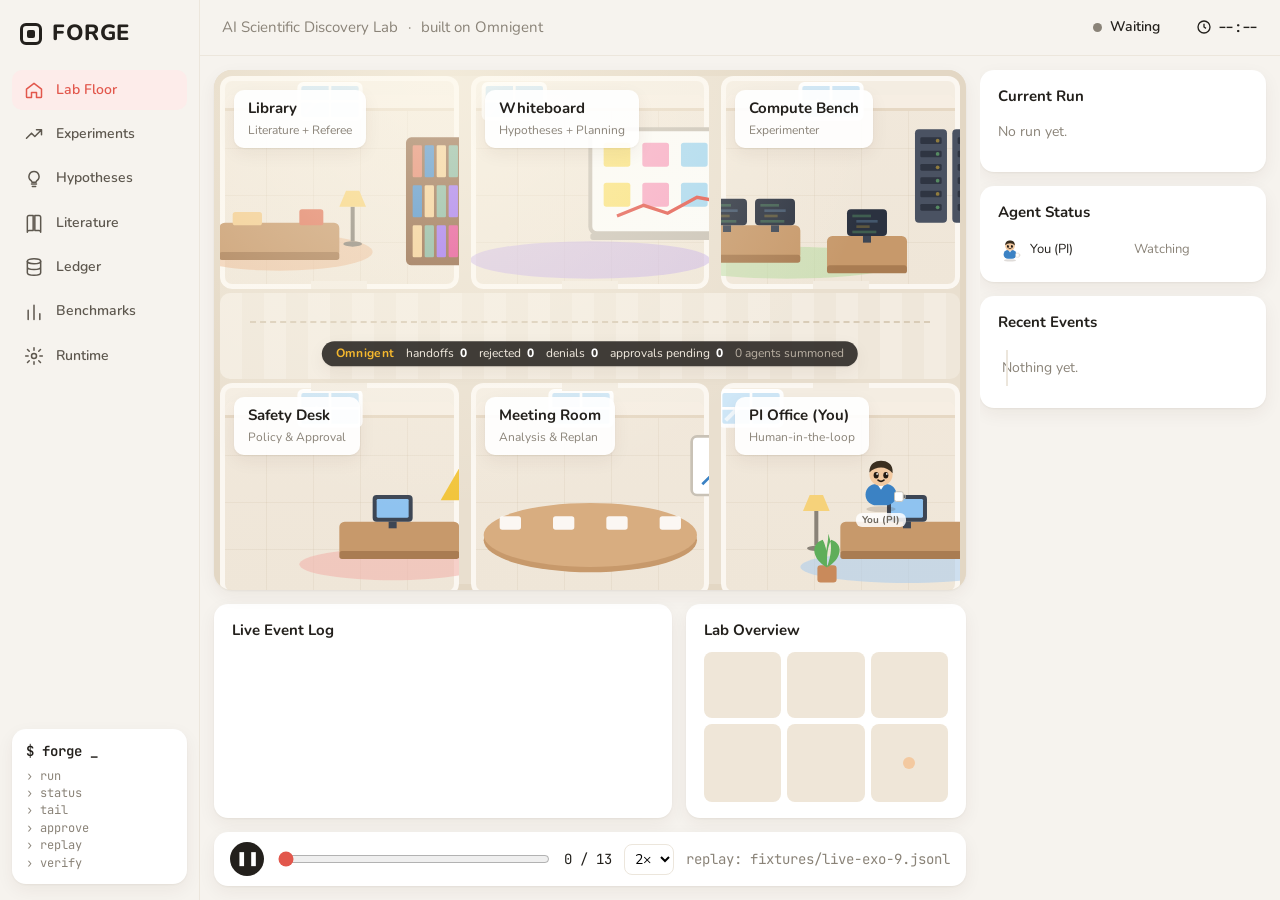
==== ui/lab.html @ 9af35810 "Landing page for FORGE (Dots-inspired), lab moved to lab.html - ui/index.html: landing for people wh" ====
<!doctype html>
<html lang="en">
<head>
<meta charset="utf-8">
<meta name="viewport" content="width=device-width, initial-scale=1">
<title>FORGE Lab</title>
<link rel="preconnect" href="https://fonts.googleapis.com">
<link href="https://fonts.googleapis.com/css2?family=Nunito:wght@400;600;700;800&family=JetBrains+Mono:wght@400;500&display=swap" rel="stylesheet">
<link rel="stylesheet" href="style.css">
</head>
<body>
<div class="app">
  <aside class="nav">
    <div class="logo"><span class="logo-mark"></span>FORGE</div>
    <nav id="nav">
      <button data-view="floor" class="active"><svg viewBox="0 0 24 24"><path d="M3 11l9-7 9 7v9a1 1 0 0 1-1 1h-5v-6H9v6H4a1 1 0 0 1-1-1z"/></svg>Lab Floor</button>
      <button data-view="experiments"><svg viewBox="0 0 24 24"><path d="M3 17l6-6 4 4 8-8M15 7h6v6"/></svg>Experiments</button>
      <button data-view="hypotheses"><svg viewBox="0 0 24 24"><path d="M9 18h6M10 21h4M12 3a6 6 0 0 0-3.5 10.9c.6.5 1 1.2 1 2.1h5c0-.9.4-1.6 1-2.1A6 6 0 0 0 12 3z"/></svg>Hypotheses</button>
      <button data-view="literature"><svg viewBox="0 0 24 24"><path d="M4 5a2 2 0 0 1 2-2h5v18H6a2 2 0 0 0-2 2zM20 5a2 2 0 0 0-2-2h-5v18h5a2 2 0 0 1 2 2z"/></svg>Literature</button>
      <button data-view="ledger"><svg viewBox="0 0 24 24"><ellipse cx="12" cy="5" rx="8" ry="3"/><path d="M4 5v14c0 1.7 3.6 3 8 3s8-1.3 8-3V5M4 12c0 1.7 3.6 3 8 3s8-1.3 8-3"/></svg>Ledger</button>
      <button data-view="benchmarks"><svg viewBox="0 0 24 24"><path d="M5 21V10M12 21V4M19 21v-7"/></svg>Benchmarks</button>
      <button data-view="runtime"><svg viewBox="0 0 24 24"><circle cx="12" cy="12" r="3"/><path d="M12 2v3M12 19v3M4.2 4.2l2.1 2.1M17.7 17.7l2.1 2.1M2 12h3M19 12h3M4.2 19.8l2.1-2.1M17.7 6.3l2.1-2.1"/></svg>Runtime</button>
    </nav>
    <div class="cli">
      <div class="cli-head">$ forge <span class="caret">_</span></div>
      <ul><li>run</li><li>status</li><li>tail</li><li>approve</li><li>replay</li><li>verify</li></ul>
    </div>
  </aside>

  <header class="top">
    <div class="subtitle">AI Scientific Discovery Lab <span class="sep">·</span> built on Omnigent</div>
    <div class="top-right">
      <span id="demo-badge" class="badge demo" hidden>DEMO DATA · question not locked</span>
      <span id="replay-badge" class="badge info" hidden></span>
      <span class="status"><span id="status-dot" class="dot"></span><span id="status-text">Loading</span></span>
      <span id="context" class="muted"></span>
      <span class="clock"><svg viewBox="0 0 24 24"><circle cx="12" cy="12" r="9"/><path d="M12 7v5l3 2"/></svg><span id="clock">--:--</span></span>
    </div>
  </header>

  <main class="main">
    <div id="approval-banner" class="approval-banner" role="alert" hidden></div>
    <section id="view-floor" class="view active">
      <div class="floor" id="floor">
        <div class="room" style="--x:0;--y:0" data-room="library"><div class="room-label"><b>Library</b><span>Literature + Referee</span></div><div class="props props-library"></div></div>
        <div class="room" style="--x:1;--y:0" data-room="whiteboard"><div class="room-label"><b>Whiteboard</b><span>Hypotheses + Planning</span></div><div class="props props-whiteboard"></div></div>
        <div class="room" style="--x:2;--y:0" data-room="compute"><div class="room-label"><b>Compute Bench</b><span>Experimenter</span></div><div class="props props-compute"></div></div>
        <div class="corridor"></div>
        <div class="room" style="--x:0;--y:1" data-room="safety"><div class="room-label"><b>Safety Desk</b><span>Policy &amp; Approval</span></div><div class="props props-safety"></div></div>
        <div class="room" style="--x:1;--y:1" data-room="meeting"><div class="room-label"><b>Meeting Room</b><span>Analysis &amp; Replan</span></div><div class="props props-meeting"></div></div>
        <div class="room" style="--x:2;--y:1" data-room="pi"><div class="room-label"><b>PI Office (You)</b><span>Human-in-the-loop</span></div><div class="props props-pi"></div></div>
        <div id="mascots"></div>
        <div id="packets"></div>
        <div id="alerts"></div>
        <div id="hud" class="hud" aria-live="polite"></div>
        <div id="agent-card" class="agent-card" hidden></div>
      </div>
      <div class="bottom">
        <div class="card log-card"><h3>Live Event Log</h3><div id="log" class="log"></div></div>
        <div class="card"><h3>Lab Overview</h3><div id="minimap" class="minimap"></div></div>
      </div>
    </section>
    <section id="view-experiments" class="view"><div class="card page"><h2>Experiment candidates (Planner)</h2><div id="exp"></div></div></section>
    <section id="view-hypotheses" class="view"><div class="card page"><h2>Hypotheses</h2><div id="hyp"></div></div></section>
    <section id="view-literature" class="view"><div class="card page"><h2>Literature evidence</h2><div id="lit"></div></div></section>
    <section id="view-ledger" class="view"><div class="card page"><h2>Ledger</h2><div id="led"></div></div></section>
    <section id="view-benchmarks" class="view"><div class="card page"><h2>Benchmarks</h2><div id="bench"></div></div></section>
    <section id="view-runtime" class="view"><div class="card page"><h2>Runtime: Omnigent</h2><div id="rt"></div></div></section>

    <div id="caption" class="caption" hidden></div>
    <div class="replay card">
      <button id="play" aria-label="Play or pause">▶</button>
      <input id="scrub" type="range" min="0" max="0" value="0" aria-label="Replay position">
      <span id="pos" class="mono">0 / 0</span>
      <select id="speed" aria-label="Replay speed"><option value="1">1×</option><option value="2" selected>2×</option><option value="4">4×</option></select>
      <span id="source" class="muted mono"></span>
    </div>
  </main>

  <aside class="side">
    <div class="card"><h3>Current Run</h3><div id="run"></div></div>
    <div class="card"><h3>Agent Status</h3><div id="agents"></div></div>
    <div class="card"><h3>Recent Events</h3><div id="recent" class="timeline"></div></div>
  </aside>
</div>
<script type="module" src="app.js"></script>
</body>
</html>
---- ui/style.css ----
:root {
  --bg: #f6f3ee;
  --panel: #ffffff;
  --ink: #23201c;
  --muted: #8a8378;
  --line: #ece6dc;
  --accent: #e2574c;
  --accent-soft: #fdecea;
  --ok: #2fae66;
  --ok-soft: #e4f6ec;
  --warn: #e0a323;
  --warn-soft: #fdf3dc;
  --bad: #d93b3b;
  --bad-soft: #fde8e8;
  --info: #3b82c4;
  --floor: #efe6d8;
  --wall: #e3d7c4;
  --radius: 14px;
  --shadow: 0 1px 2px rgba(60, 40, 20, .05), 0 6px 18px rgba(60, 40, 20, .06);
  --sans: "Nunito", system-ui, sans-serif;
  --mono: "JetBrains Mono", ui-monospace, monospace;
}
* { box-sizing: border-box; }
html, body { margin: 0; height: 100%; }
body { background: var(--bg); color: var(--ink); font: 14px/1.45 var(--sans); }
button, select, input { font: inherit; }
.mono { font-family: var(--mono); }
.muted { color: var(--muted); }
h2 { margin: 0 0 14px; font-size: 18px; }
h3 { margin: 0 0 10px; font-size: 15px; font-weight: 700; }

.app {
  display: grid; height: 100vh;
  grid-template-columns: 200px minmax(0, 1fr) 300px;
  grid-template-rows: 56px minmax(0, 1fr);
  grid-template-areas: "nav top top" "nav main side";
}
.nav { grid-area: nav; display: flex; flex-direction: column; padding: 16px 12px; gap: 18px; border-right: 1px solid var(--line); }
.logo { display: flex; align-items: center; gap: 10px; font-weight: 800; font-size: 22px; letter-spacing: .5px; padding: 2px 8px; }
.logo-mark { width: 22px; height: 22px; border: 3px solid var(--ink); border-radius: 6px; position: relative; }
.logo-mark::after { content: ""; position: absolute; inset: 4px; background: var(--ink); border-radius: 2px; }
#nav { display: flex; flex-direction: column; gap: 4px; }
#nav button { display: flex; align-items: center; gap: 12px; padding: 10px 12px; border: 0; background: none; border-radius: 10px; color: #5d574e; cursor: pointer; text-align: left; font-weight: 600; }
#nav button svg { flex-shrink: 0; width: 20px; height: 20px; fill: none; stroke: currentColor; stroke-width: 1.8; stroke-linecap: round; stroke-linejoin: round; }
#nav button:hover { background: #efe9df; }
#nav button.active { background: var(--accent-soft); color: var(--accent); }
#nav button:focus-visible, .replay button:focus-visible { outline: 2px solid var(--accent); outline-offset: 2px; }
.cli { margin-top: auto; background: var(--panel); border-radius: var(--radius); padding: 12px 14px; box-shadow: var(--shadow); font-family: var(--mono); font-size: 12px; }
.cli-head { font-weight: 600; font-size: 14px; margin-bottom: 6px; }
.cli ul { margin: 0; padding: 0; list-style: none; color: var(--muted); }
.cli li::before { content: "› "; }
.caret { animation: blink 1s steps(2) infinite; }
@keyframes blink { 50% { opacity: 0; } }

.top { grid-area: top; display: flex; align-items: center; justify-content: space-between; padding: 0 22px; border-bottom: 1px solid var(--line); }
.subtitle { color: var(--muted); font-size: 15px; }
.subtitle .sep { margin: 0 6px; }
.top-right { display: flex; align-items: center; gap: 18px; font-weight: 600; }
.status { display: flex; align-items: center; gap: 8px; }
.dot { width: 9px; height: 9px; border-radius: 50%; background: var(--muted); }
.dot.running { background: var(--ok); box-shadow: 0 0 0 4px var(--ok-soft); }
.dot.done { background: var(--info); }
.clock { display: flex; align-items: center; gap: 6px; font-family: var(--mono); font-weight: 500; }
.clock svg { width: 16px; height: 16px; fill: none; stroke: currentColor; stroke-width: 2; }
.badge { display: inline-block; padding: 2px 9px; border-radius: 999px; font-size: 12px; font-weight: 700; }
.badge.demo { background: var(--warn-soft); color: #9a6a08; }
.badge.ok { background: var(--ok-soft); color: #1d7d47; }
.badge.bad { background: var(--bad-soft); color: var(--bad); }
.badge.info { background: #e6f0fa; color: var(--info); }
.badge.warn { background: var(--warn-soft); color: #9a6a08; }
.badge.grey { background: #f0ece5; color: #6b655b; }

.main { grid-area: main; display: flex; flex-direction: column; gap: 14px; padding: 14px; min-height: 0; overflow: auto; }
.view { display: none; flex-direction: column; gap: 14px; min-height: 0; }
.view.active { display: flex; flex: 1; }
.card { background: var(--panel); border-radius: var(--radius); box-shadow: var(--shadow); padding: 16px 18px; }
.page { overflow: auto; }

/* ---- lab floor ---- */
.floor {
  position: relative; flex: 1; min-height: 430px; border-radius: 18px; overflow: hidden;
  background: #e9dfcf; box-shadow: inset 0 0 0 6px var(--wall), var(--shadow);
}
.room {
  position: absolute; width: calc(33.333% - 12px); height: 41%;
  left: calc(var(--x) * 33.333% + 6px); top: calc(var(--y) * 59% + 6px);
  border-radius: 12px; overflow: hidden;
  background:
    repeating-linear-gradient(90deg, transparent 0 46px, rgba(150, 120, 80, .08) 46px 47px),
    repeating-linear-gradient(0deg, transparent 0 46px, rgba(150, 120, 80, .08) 46px 47px),
    var(--floor);
  box-shadow: inset 0 0 0 5px #fbf7f1, inset 0 14px 0 5px #f4ede2;
}
.corridor {
  position: absolute; left: 6px; right: 6px; top: calc(41% + 10px); height: calc(18% - 8px); border-radius: 10px;
  background: repeating-linear-gradient(90deg, #f3ece1 0 22px, #efe7da 22px 44px);
}
.corridor::after { content: ""; position: absolute; left: 4%; right: 4%; top: 32%; border-top: 2px dashed #d9ccb7; }
.room-label { position: absolute; top: 14px; left: 14px; z-index: 2; background: rgba(255, 255, 255, .92); padding: 8px 14px; border-radius: 10px; box-shadow: var(--shadow); }
.room-label b { display: block; font-size: 15px; }
.room-label span { color: var(--muted); font-size: 12px; }
.props { position: absolute; inset: 0; pointer-events: none; }
.props svg { position: absolute; }

#mascots, #alerts { position: absolute; inset: 0; pointer-events: none; }
.mascot { position: absolute; width: 52px; height: 52px; transform: translate(-50%, -50%); transition: left 1.1s cubic-bezier(.4, .1, .2, 1), top 1.1s cubic-bezier(.4, .1, .2, 1); z-index: 3; }
.mascot svg { width: 100%; height: 100%; overflow: visible; animation: bob 2.4s ease-in-out infinite; }
.mascot.active svg { animation: hop .6s ease-in-out infinite; }
.mascot .tag { position: absolute; top: 54px; left: 50%; transform: translateX(-50%); font-size: 10px; font-weight: 700; color: #6b655b; background: rgba(255, 255, 255, .85); padding: 0 6px; border-radius: 6px; white-space: nowrap; }
@keyframes bob { 50% { transform: translateY(-3px); } }
@keyframes hop { 50% { transform: translateY(-7px); } }
.bubble { position: absolute; transform: translate(-6%, -100%); margin-top: -34px; background: #fff; border-radius: 12px; padding: 8px 12px; box-shadow: var(--shadow); font-size: 12.5px; max-width: 220px; z-index: 4; transition: left 1.1s, top 1.1s; }
.bubble b { display: block; font-size: 13px; }
.bubble::after { content: ""; position: absolute; left: 18px; bottom: -6px; width: 12px; height: 12px; background: #fff; transform: rotate(45deg); }
.alert { position: absolute; z-index: 5; background: #fff; border-radius: 12px; padding: 10px 14px; box-shadow: 0 8px 24px rgba(60, 40, 20, .14); font-size: 13px; max-width: 250px; pointer-events: auto; }
.alert b { display: block; }
.alert.danger b { color: var(--bad); }
.alert .btns { display: flex; gap: 8px; margin-top: 8px; }
.alert button { border: 0; border-radius: 8px; padding: 6px 14px; font-weight: 700; cursor: pointer; }
.alert button:disabled { cursor: not-allowed; opacity: .6; }
.alert .approve { background: var(--ok); color: #fff; }
.alert .reject { background: #f0ece5; color: var(--ink); }
.alert .note { color: var(--muted); font-size: 11.5px; margin-top: 6px; }

.bottom { display: grid; grid-template-columns: minmax(0, 1fr) 280px; gap: 14px; }
.log { font-family: var(--mono); font-size: 12px; height: 150px; overflow: auto; display: flex; flex-direction: column; gap: 3px; }
.log div { display: grid; grid-template-columns: 70px 120px 1fr; gap: 8px; }
.log .t { color: var(--muted); }
.minimap { display: grid; grid-template-columns: repeat(3, 1fr); gap: 6px; height: 150px; }
.minimap div { background: var(--floor); border-radius: 8px; position: relative; display: flex; flex-wrap: wrap; align-content: center; justify-content: center; gap: 4px; padding: 4px; }
.minimap i { width: 12px; height: 12px; border-radius: 50%; display: block; }

/* ---- side ---- */
.side { grid-area: side; padding: 14px 14px 14px 0; display: flex; flex-direction: column; gap: 14px; overflow: auto; }
.kv { display: grid; grid-template-columns: 96px 1fr; gap: 6px 10px; font-size: 13px; margin-top: 10px; }
.kv dt { color: var(--muted); }
.kv dd { margin: 0; }
.run-head { display: flex; align-items: center; gap: 10px; font-size: 20px; font-weight: 800; }
.run-q { color: #4a443c; margin-top: 6px; font-size: 13px; }
.agent-row { display: grid; grid-template-columns: 24px 96px 1fr; gap: 8px; align-items: center; font-size: 13px; padding: 4px 0; }
.agent-row i { width: 14px; height: 14px; border-radius: 50%; }
.agent-row span:last-child { color: var(--muted); white-space: nowrap; overflow: hidden; text-overflow: ellipsis; }
.timeline { display: flex; flex-direction: column; gap: 12px; position: relative; padding-left: 4px; }
.timeline .ev { display: grid; grid-template-columns: 12px 64px 1fr; gap: 8px; font-size: 13px; }
.timeline .ev i { width: 9px; height: 9px; border-radius: 50%; margin-top: 5px; }
.timeline .ev small { display: block; color: var(--muted); }

/* ---- tables ---- */
table { width: 100%; border-collapse: collapse; font-size: 13px; }
th { text-align: left; color: var(--muted); font-weight: 600; padding: 8px 10px; border-bottom: 1px solid var(--line); }
td { padding: 8px 10px; border-bottom: 1px solid var(--line); vertical-align: top; }
tr.chosen td { background: var(--ok-soft); }
.note-box { background: #f8f5f0; border-radius: 10px; padding: 12px 14px; color: #5d574e; font-size: 13px; margin: 12px 0; }
.note-box.bad { background: var(--bad-soft); color: #8b2222; }
.note-box.ok { background: var(--ok-soft); color: #1d6b3e; }

.replay { display: flex; align-items: center; gap: 12px; padding: 10px 16px; }
.replay button { width: 34px; height: 34px; border-radius: 50%; border: 0; background: var(--ink); color: #fff; cursor: pointer; }
.replay input { flex: 1; accent-color: var(--accent); }
.replay select { border: 1px solid var(--line); border-radius: 8px; padding: 4px 6px; background: #fff; }

@media (prefers-reduced-motion: reduce) {
  .mascot, .bubble { transition: none; }
  .mascot svg, .mascot.active svg, .caret { animation: none; }
}
@media (max-width: 1100px) {
  .app { grid-template-columns: 64px minmax(0, 1fr); grid-template-areas: "nav top" "nav main"; }
  .side { display: none; }
  #nav button { font-size: 0; }
  .logo { font-size: 0; }
  .cli { display: none; }
}

.agent-row .mini svg { width: 24px; height: 24px; display: block; }
.mascot { width: 58px; height: 58px; }
.mascot .tag { top: 58px; }
.mascot .eyes { animation: blinkeyes 4.5s infinite; transform-origin: center 28px; transform-box: fill-box; }
@keyframes blinkeyes { 0%, 94%, 100% { transform: scaleY(1); } 96% { transform: scaleY(.1); } }
.mascot .blink-dot { animation: blink 1.2s steps(2) infinite; }
.mascot.active .glow { animation: glow 1s ease-in-out infinite alternate; }
@keyframes glow { from { opacity: .3; } to { opacity: 1; } }
.mascot .bubble1 { animation: rise 1.8s ease-in infinite; } .mascot .bubble2 { animation: rise 1.8s .7s ease-in infinite; }
@keyframes rise { from { transform: translateY(0); opacity: 1; } to { transform: translateY(-14px); opacity: 0; } }
.room { transition: box-shadow .4s; }
.room.busy { box-shadow: inset 0 0 0 5px #fbf7f1, inset 0 14px 0 5px #f4ede2, 0 0 0 3px rgba(226, 87, 76, .35); }
.room.busy .room-label::after { content: ""; display: inline-block; width: 7px; height: 7px; border-radius: 50%; background: var(--ok); margin-left: 8px; vertical-align: middle; animation: blink 1s steps(2) infinite; }
.room .props { transition: filter .4s; }
.room.busy .props { filter: saturate(1.25) brightness(1.03); }
@media (prefers-reduced-motion: reduce) { .mascot .eyes, .mascot .blink-dot, .mascot .glow, .mascot .bubble1, .mascot .bubble2, .room.busy .room-label::after { animation: none; } }

.roster { display: grid; grid-template-columns: repeat(auto-fill, minmax(130px, 1fr)); gap: 10px; }
.ros { background: #f8f5f0; border-radius: 12px; padding: 10px; text-align: center; font-size: 12px; }
.ros svg { width: 54px; height: 54px; display: block; margin: 0 auto 4px; }
.ros b { display: block; font-size: 13px; }
.ros span { color: var(--muted); }
a.ref { color: var(--info); text-decoration: none; font-weight: 700; }
a.ref:hover { text-decoration: underline; }

[hidden] { display: none !important; }

.act-code rect { opacity: .25; }
.room.busy .act-code rect { animation: codeline 1.2s steps(1) infinite; }
.room.busy .act-code rect:nth-child(2) { animation-delay: .3s; } .room.busy .act-code rect:nth-child(3) { animation-delay: .6s; } .room.busy .act-code rect:nth-child(4) { animation-delay: .9s; }
@keyframes codeline { 0% { opacity: .25; } 30% { opacity: 1; } }
.act-led { opacity: .5; }
.room.busy .act-led { animation: blink .8s steps(2) infinite; opacity: 1; }
.act-float { opacity: 0; }
.room.busy .act-float { opacity: 1; animation: floaty 2.2s ease-in-out infinite; }
@keyframes floaty { 50% { transform: translateY(-5px); } }
.act-draw { stroke-dasharray: 120; stroke-dashoffset: 0; }
.room.busy .act-draw { animation: draw 2.4s ease-in-out infinite; }
@keyframes draw { from { stroke-dashoffset: 120; } to { stroke-dashoffset: 0; } }
.room.busy .act-pulse { animation: pulse 1s ease-in-out infinite alternate; transform-origin: 248px 70px; transform-box: view-box; }
@keyframes pulse { to { transform: scale(1.12); } }
@media (prefers-reduced-motion: reduce) { .room.busy .act-code rect, .room.busy .act-led, .room.busy .act-float, .room.busy .act-draw, .room.busy .act-pulse { animation: none; } }

.mascot.small { width: 44px; height: 44px; }
.mascot.small .tag { top: 44px; font-size: 9px; }
.mascot.active { z-index: 6; }

/* ---- depth: back wall, doors to the corridor ---- */
.room {
  background:
    linear-gradient(#f6eee3 0 15%, #e6d8c4 15% 16.5%, transparent 16.5%),
    repeating-linear-gradient(90deg, transparent 0 46px, rgba(150, 120, 80, .08) 46px 47px),
    repeating-linear-gradient(0deg, transparent 0 46px, rgba(150, 120, 80, .08) 46px 47px),
    linear-gradient(180deg, #f1e8db, var(--floor));
}
.room::after { content: ""; position: absolute; left: calc(50% - 28px); width: 56px; height: 8px; background: #f3ece1; z-index: 1; }
.room[style*="--y:0"]::after { bottom: 0; }
.room[style*="--y:1"]::after { top: 0; }
.floor::before { content: ""; position: absolute; inset: 0; background: radial-gradient(ellipse at 30% 0%, rgba(255, 250, 235, .55), transparent 60%); pointer-events: none; z-index: 2; }

/* ---- handoff packets ---- */
#packets { position: absolute; inset: 0; pointer-events: none; z-index: 5; }
.packet { position: absolute; transform: translate(-50%, -50%); display: flex; align-items: center; gap: 5px; background: #fff; border: 2px solid var(--c); border-radius: 9px; padding: 3px 8px 3px 5px; font-size: 11.5px; font-weight: 700; white-space: nowrap; box-shadow: 0 6px 14px rgba(60, 40, 20, .18); }
.packet svg { width: 13px; height: 15px; }

/* ---- Omnigent HUD in the corridor ---- */
.hud { position: absolute; left: 50%; top: 54.5%; transform: translate(-50%, -50%); z-index: 4; display: flex; gap: 12px; align-items: center; background: rgba(35, 32, 28, .86); color: #f3ece1; padding: 4px 14px; border-radius: 999px; font-size: 12px; white-space: nowrap; box-shadow: var(--shadow); }
.hud b { color: #f5b82e; letter-spacing: .3px; }
.hud em { font-style: normal; font-weight: 800; color: #fff; margin-left: 3px; }
.hud .bad em { color: #ff8a80; } .hud .warn em { color: #ffd166; }
.hud .agents-n { color: #b9b0a3; }

/* ---- walking ---- */
.mascot.walking svg { animation: waddle .28s ease-in-out infinite alternate; }
@keyframes waddle { from { transform: rotate(-7deg) translateY(-2px); } to { transform: rotate(7deg) translateY(0); } }

/* ---- side polish ---- */
.bar { height: 6px; border-radius: 3px; background: #efe9df; margin-top: 4px; overflow: hidden; }
.bar i { display: block; height: 100%; background: var(--ok); border-radius: 3px; }
.timeline::before { content: ""; position: absolute; left: 8px; top: 6px; bottom: 6px; width: 2px; background: var(--line); }
.timeline .ev i { position: relative; z-index: 1; box-shadow: 0 0 0 3px #fff; }
@media (prefers-reduced-motion: reduce) { .mascot.walking svg { animation: none; } }

.approval-banner { display: flex; align-items: center; gap: 12px; background: var(--bad-soft); border: 2px solid var(--bad); color: #7a1d1d; border-radius: var(--radius); padding: 10px 16px; font-size: 14px; animation: pulse-banner 1.4s ease-in-out infinite alternate; }
.approval-banner b { color: var(--bad); white-space: nowrap; }
.approval-banner span { flex: 1; }
.approval-banner button { border: 0; border-radius: 8px; padding: 8px 18px; font-weight: 800; cursor: pointer; }
.approval-banner button:disabled { cursor: not-allowed; opacity: .6; }
.approval-banner .approve { background: var(--ok); color: #fff; } .approval-banner .reject { background: #fff; color: var(--ink); }
@keyframes pulse-banner { to { box-shadow: 0 0 0 6px rgba(217, 59, 59, .15); } }
@media (prefers-reduced-motion: reduce) { .approval-banner { animation: none; } }

/* ---- agent popover (hover to see, click to pin) ---- */
.mascot { pointer-events: auto; cursor: pointer; }
.mascot:focus-visible { outline: 2px solid var(--accent); outline-offset: 4px; border-radius: 50%; }
.agent-card { position: absolute; z-index: 8; width: 260px; transform: translateX(-50%); background: #fff; border-radius: 12px; padding: 12px 14px; box-shadow: 0 10px 28px rgba(60, 40, 20, .2); font-size: 12.5px; }
.agent-card .ac-head { display: flex; gap: 10px; align-items: center; }
.agent-card .ac-icon svg { width: 36px; height: 36px; display: block; }
.agent-card b { display: block; font-size: 14px; } .agent-card small { color: var(--muted); }
.agent-card .kv { grid-template-columns: 62px 1fr; margin-top: 8px; }
.agent-card .ac-recent { margin-top: 8px; border-top: 1px solid var(--line); padding-top: 6px; display: grid; gap: 2px; }
.agent-card .ac-hint { margin-top: 6px; font-size: 11px; }
/* long ids and paths wrap instead of being cut off */
.note-box, .run-q, .kv dd, .agent-card dd, .log span { overflow-wrap: anywhere; }

/* ---- demo tour captions ---- */
.caption { position: fixed; left: 50%; bottom: 84px; transform: translateX(-50%); z-index: 50; max-width: 760px; background: rgba(35, 32, 28, .9); color: #fff; font-size: 19px; font-weight: 700; line-height: 1.35; padding: 12px 22px; border-radius: 14px; text-align: center; box-shadow: 0 10px 30px rgba(0, 0, 0, .25); }
#led tr.hl td { background: var(--warn-soft); font-weight: 700; }
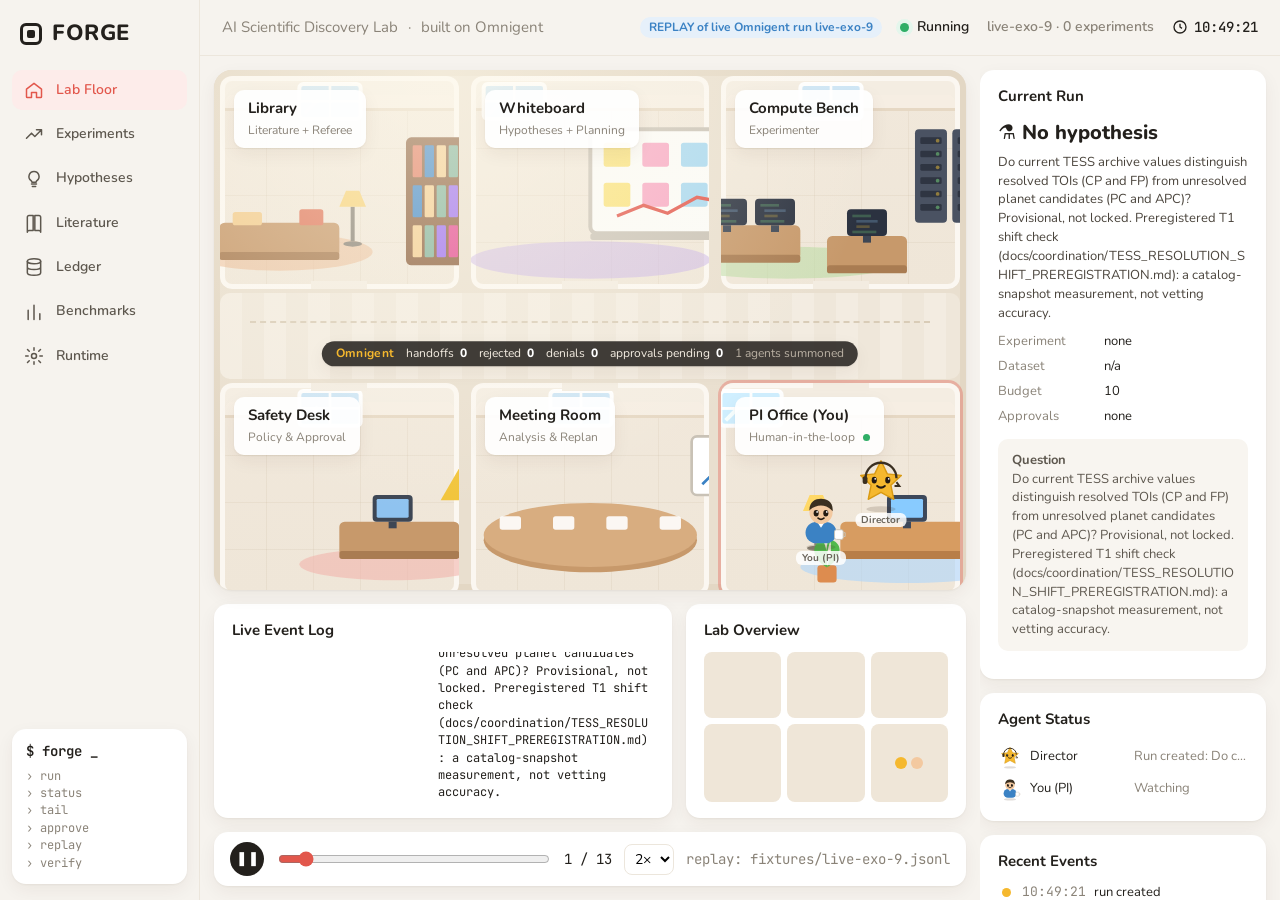
==== commit 76ed8cb6: "README: live site links, full run-it-yourself steps, current orchestration status; FORGE favicon - Q" ====
--- a/ui/lab.html
+++ b/ui/lab.html
@@ -2,6 +2,7 @@
 <html lang="en">
 <head>
 <meta charset="utf-8">
+<link rel="icon" href="favicon.svg" type="image/svg+xml">
 <meta name="viewport" content="width=device-width, initial-scale=1">
 <title>FORGE Lab</title>
 <link rel="preconnect" href="https://fonts.googleapis.com">
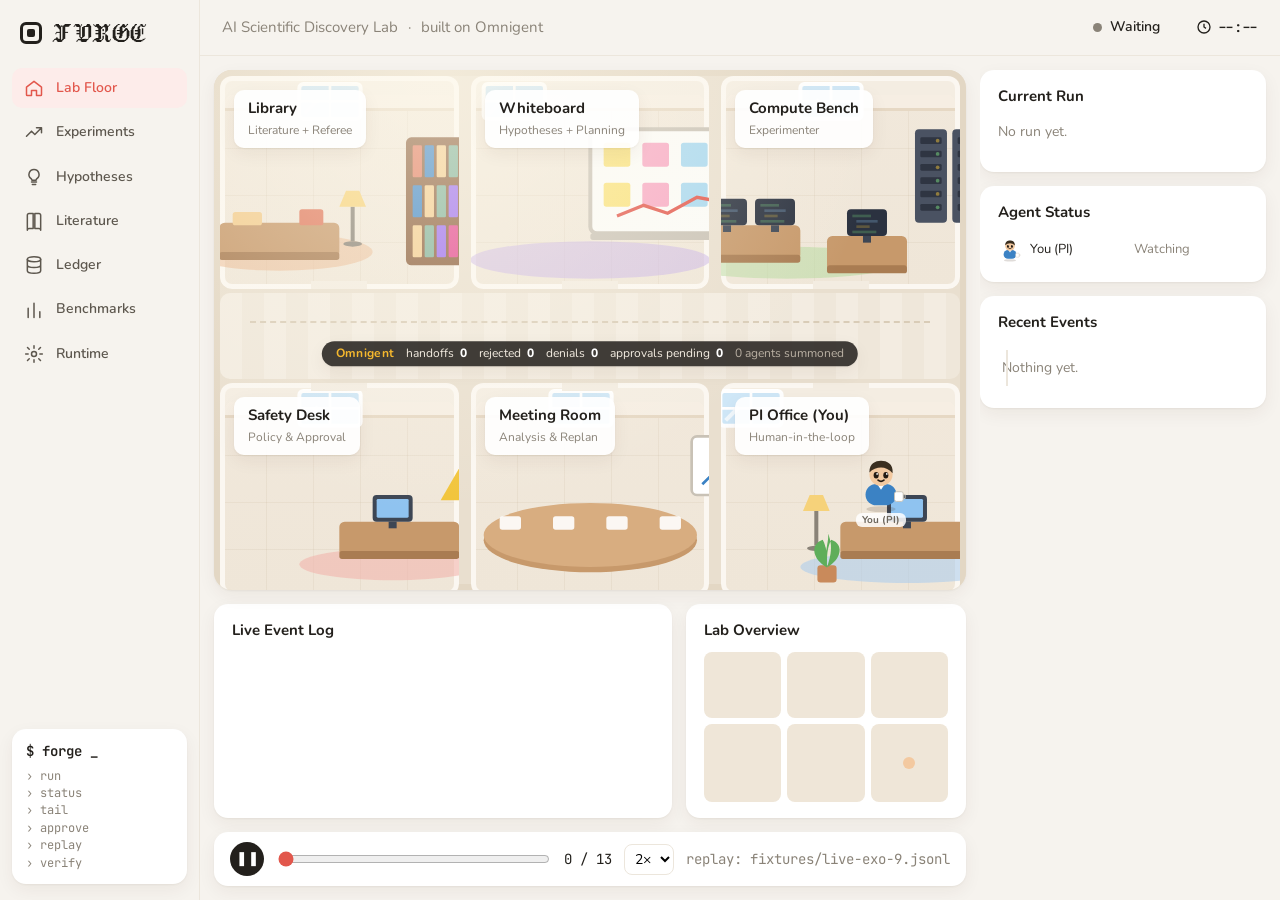
==== commit f4ecbb5d: "Landing + lab: plain-language results, equal agent boxes, pixel serif FORGE wordmark (Hari's review)" ====
--- a/ui/lab.html
+++ b/ui/lab.html
@@ -6,13 +6,13 @@
 <meta name="viewport" content="width=device-width, initial-scale=1">
 <title>FORGE Lab</title>
 <link rel="preconnect" href="https://fonts.googleapis.com">
-<link href="https://fonts.googleapis.com/css2?family=Nunito:wght@400;600;700;800&family=JetBrains+Mono:wght@400;500&display=swap" rel="stylesheet">
-<link rel="stylesheet" href="style.css">
+<link href="https://fonts.googleapis.com/css2?family=Nunito:wght@400;600;700;800&family=Jacquard+24&family=JetBrains+Mono:wght@400;500&display=swap" rel="stylesheet">
+<link rel="stylesheet" href="style.css?v=3">
 </head>
 <body>
 <div class="app">
   <aside class="nav">
-    <div class="logo"><span class="logo-mark"></span>FORGE</div>
+    <div class="logo"><span class="logo-mark"></span><span class="wm">FORGE</span></div>
     <nav id="nav">
       <button data-view="floor" class="active"><svg viewBox="0 0 24 24"><path d="M3 11l9-7 9 7v9a1 1 0 0 1-1 1h-5v-6H9v6H4a1 1 0 0 1-1-1z"/></svg>Lab Floor</button>
       <button data-view="experiments"><svg viewBox="0 0 24 24"><path d="M3 17l6-6 4 4 8-8M15 7h6v6"/></svg>Experiments</button>
@@ -84,6 +84,6 @@
     <div class="card"><h3>Recent Events</h3><div id="recent" class="timeline"></div></div>
   </aside>
 </div>
-<script type="module" src="app.js"></script>
+<script type="module" src="app.js?v=3"></script>
 </body>
 </html>
--- a/ui/style.css
+++ b/ui/style.css
@@ -279,3 +279,8 @@
 /* ---- demo tour captions ---- */
 .caption { position: fixed; left: 50%; bottom: 84px; transform: translateX(-50%); z-index: 50; max-width: 760px; background: rgba(35, 32, 28, .9); color: #fff; font-size: 19px; font-weight: 700; line-height: 1.35; padding: 12px 22px; border-radius: 14px; text-align: center; box-shadow: 0 10px 30px rgba(0, 0, 0, .25); }
 #led tr.hl td { background: var(--warn-soft); font-weight: 700; }
+
+/* FORGE wordmark: pixel serif, same as the website */
+.wm { font-family: "Jacquard 24", var(--sans); font-weight: 400; letter-spacing: .5px; }
+.logo .wm { font-size: 30px; line-height: 1; }
+@media (max-width: 1100px) { .logo .wm { display: none; } }
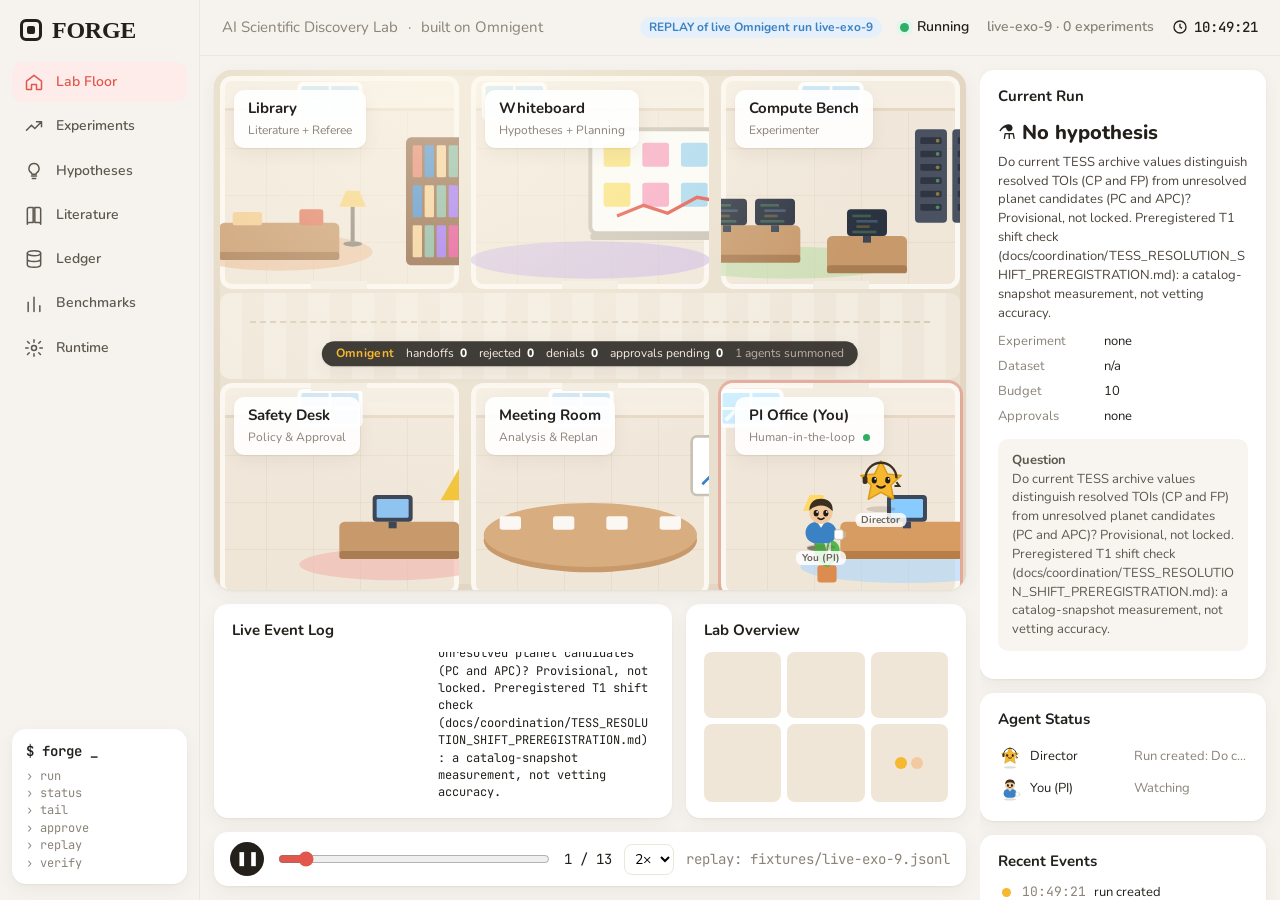
==== commit 17c20a84: "FORGE wordmark in Georgia serif on the website and dashboard (Hari)" ====
--- a/ui/lab.html
+++ b/ui/lab.html
@@ -6,8 +6,8 @@
 <meta name="viewport" content="width=device-width, initial-scale=1">
 <title>FORGE Lab</title>
 <link rel="preconnect" href="https://fonts.googleapis.com">
-<link href="https://fonts.googleapis.com/css2?family=Nunito:wght@400;600;700;800&family=Jacquard+24&family=JetBrains+Mono:wght@400;500&display=swap" rel="stylesheet">
-<link rel="stylesheet" href="style.css?v=3">
+<link href="https://fonts.googleapis.com/css2?family=Nunito:wght@400;600;700;800&family=JetBrains+Mono:wght@400;500&display=swap" rel="stylesheet">
+<link rel="stylesheet" href="style.css?v=8">
 </head>
 <body>
 <div class="app">
@@ -84,6 +84,6 @@
     <div class="card"><h3>Recent Events</h3><div id="recent" class="timeline"></div></div>
   </aside>
 </div>
-<script type="module" src="app.js?v=3"></script>
+<script type="module" src="app.js?v=8"></script>
 </body>
 </html>
--- a/ui/style.css
+++ b/ui/style.css
@@ -280,7 +280,7 @@
 .caption { position: fixed; left: 50%; bottom: 84px; transform: translateX(-50%); z-index: 50; max-width: 760px; background: rgba(35, 32, 28, .9); color: #fff; font-size: 19px; font-weight: 700; line-height: 1.35; padding: 12px 22px; border-radius: 14px; text-align: center; box-shadow: 0 10px 30px rgba(0, 0, 0, .25); }
 #led tr.hl td { background: var(--warn-soft); font-weight: 700; }
 
-/* FORGE wordmark: pixel serif, same as the website */
-.wm { font-family: "Jacquard 24", var(--sans); font-weight: 400; letter-spacing: .5px; }
-.logo .wm { font-size: 30px; line-height: 1; }
+/* FORGE wordmark: Georgia serif, same as the website */
+.wm { font-family: Georgia, "Times New Roman", serif; font-weight: 700; letter-spacing: -.01em; }
+.logo .wm { font-size: 24px; line-height: 1; }
 @media (max-width: 1100px) { .logo .wm { display: none; } }
